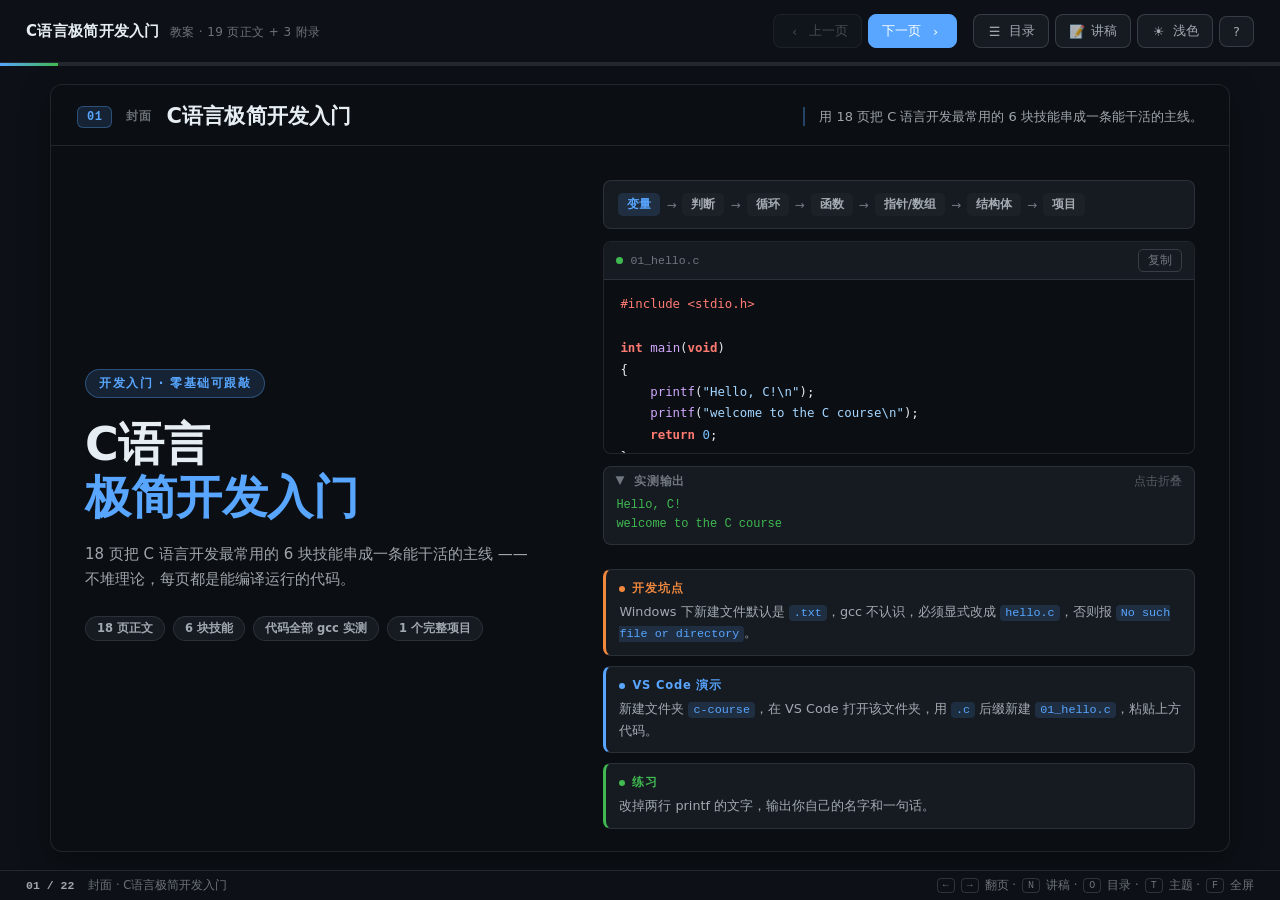
==== index.html @ 25044432 "first commit" ====
<!DOCTYPE html>
<html lang="zh-CN" data-theme="dark">
<head>
<meta charset="UTF-8">
<meta name="viewport" content="width=device-width, initial-scale=1.0">
<title>C语言极简开发入门 · 教案</title>
<meta name="description" content="面向开发入门者的 C 语言极简开发入门教案：19 页正文 + 3 个附录，代码全部经 gcc 实测可编译运行。">
<link rel="stylesheet" href="assets/css/theme.css">
<link rel="icon" href="data:image/svg+xml,<svg xmlns='http://www.w3.org/2000/svg' viewBox='0 0 100 100'><text y='.9em' font-size='90' fill='%2358A6FF'>C</text></svg>">
</head>
<body>

<!-- 顶栏 -->
<header class="topbar">
  <div class="brand">
    <span>C语言极简开发入门</span>
    <span class="brand-sub">教案 · 19 页正文 + 3 附录</span>
  </div>

  <div class="topbar-spacer"></div>

  <div class="nav-group">
    <button class="btn" id="btnPrev" type="button" title="上一页 (←)">
      <span class="ico">‹</span>上一页
    </button>
    <button class="btn btn-primary" id="btnNext" type="button" title="下一页 (→)">
      下一页<span class="ico">›</span>
    </button>
  </div>

  <div class="nav-group">
    <button class="btn" id="btnOutline" type="button" title="目录总览 (O)">
      <span class="ico">☰</span>目录
    </button>
    <button class="btn" id="btnNotes" type="button" title="讲稿模式 (N / ↓)">
      <span class="ico">📝</span>讲稿
    </button>
    <button class="btn" id="btnTheme" type="button" title="切换主题 (T)">
      <span class="ico">☀</span>浅色
    </button>
    <button class="btn" id="btnHelp" type="button" title="快捷键 (?)">?</button>
  </div>
</header>

<!-- 进度条 -->
<div class="progress-wrap" id="progressWrap" title="点击跳页">
  <div class="progress-bar" id="progressBar"></div>
</div>

<!-- 舞台 -->
<main class="stage" id="stage"></main>

<!-- 状态栏 -->
<footer class="statusbar">
  <span class="counter" id="counter">01 / 22</span>
  <span id="statusTitle"></span>
  <span class="spacer"></span>
  <span class="hint"><kbd>←</kbd><kbd>→</kbd> 翻页 · <kbd>N</kbd> 讲稿 · <kbd>O</kbd> 目录 · <kbd>T</kbd> 主题 · <kbd>F</kbd> 全屏</span>
</footer>

<!-- 目录总览 -->
<div class="overlay" id="overlay">
  <div class="overlay-head">
    <h2>目录总览</h2>
    <span style="font-size:12px;color:rgba(230,237,243,.5)">点击任意卡片跳转</span>
    <span class="spacer"></span>
    <button class="btn" id="overlayClose" type="button">关闭 (Esc)</button>
  </div>
  <div class="thumbs" id="thumbs"></div>
</div>

<!-- 帮助面板 -->
<div class="help-panel" id="helpPanel">
  <h3>快捷键</h3>
  <div class="help-row"><span>下一页</span><span><kbd>→</kbd> <kbd>空格</kbd> <kbd>PgDn</kbd></span></div>
  <div class="help-row"><span>上一页</span><span><kbd>←</kbd> <kbd>PgUp</kbd></span></div>
  <div class="help-row"><span>首页 / 末页</span><span><kbd>Home</kbd> <kbd>End</kbd></span></div>
  <div class="help-row"><span>讲稿模式</span><span><kbd>N</kbd> <kbd>↓</kbd></span></div>
  <div class="help-row"><span>目录总览</span><span><kbd>O</kbd></span></div>
  <div class="help-row"><span>深/浅主题</span><span><kbd>T</kbd></span></div>
  <div class="help-row"><span>全屏</span><span><kbd>F</kbd></span></div>
  <div class="help-row"><span>关闭浮层</span><span><kbd>Esc</kbd></span></div>
</div>

<!-- 讲稿面板 -->
<div class="notes" id="notes">
  <div class="notes-head">
    <span class="n-label">讲稿</span>
    <span class="n-title" id="notesTitle"></span>
  </div>
  <div class="notes-body" id="notesBody"></div>
</div>

<script src="assets/js/content.js"></script>
<script src="assets/js/app.js"></script>
</body>
</html>
---- assets/css/theme.css ----
/* ============================================================
   《C语言极简开发入门》教案 Web 版 — 主题样式
   设计令牌沿用 ppt/DESIGN.md 的暗色工程感，另提供浅色投影方案
   ============================================================ */

:root {
  --bg: #0D1117;
  --bg-soft: #0B0F14;
  --panel: #161B22;
  --panel-2: #1C2128;
  --code-bg: #0B0F14;
  --accent: #58A6FF;
  --accent-soft: rgba(88, 166, 255, .14);
  --accent-line: rgba(88, 166, 255, .34);
  --text: #E6EDF3;
  --text-2: rgba(230, 237, 243, .68);
  --text-3: rgba(230, 237, 243, .44);
  --line: rgba(230, 237, 243, .10);
  --line-2: rgba(230, 237, 243, .16);
  --warn: #F0883E;
  --warn-soft: rgba(240, 136, 62, .12);
  --ok: #3FB950;
  --ok-soft: rgba(63, 185, 80, .12);
  --shadow: 0 10px 30px rgba(0, 0, 0, .38);
  --radius: 12px;
  --radius-sm: 8px;
  --font-ui: system-ui, -apple-system, "Segoe UI", "Microsoft YaHei", "PingFang SC", sans-serif;
  --font-code: Consolas, "JetBrains Mono", "SF Mono", Menlo, "Courier New", monospace;
  --slide-w: 1180px;
}

html[data-theme="light"] {
  --bg: #F6F8FA;
  --bg-soft: #FFFFFF;
  --panel: #FFFFFF;
  --panel-2: #F0F3F6;
  --code-bg: #F0F3F6;
  --accent: #0969DA;
  --accent-soft: rgba(9, 105, 218, .10);
  --accent-line: rgba(9, 105, 218, .30);
  --text: #1F2328;
  --text-2: #59636E;
  --text-3: #818B98;
  --line: rgba(31, 35, 40, .12);
  --line-2: rgba(31, 35, 40, .20);
  --warn: #BC4C00;
  --warn-soft: rgba(188, 76, 0, .10);
  --ok: #1A7F37;
  --ok-soft: rgba(26, 127, 55, .10);
  --shadow: 0 2px 10px rgba(31, 35, 40, .09);
}

* { box-sizing: border-box; }

html, body {
  margin: 0;
  padding: 0;
  height: 100%;
  background: var(--bg);
  color: var(--text);
  font-family: var(--font-ui);
  -webkit-font-smoothing: antialiased;
}

body {
  display: flex;
  flex-direction: column;
  overflow: hidden;
}

/* ---------------- 顶栏 ---------------- */

.topbar {
  flex: none;
  display: flex;
  align-items: center;
  gap: 16px;
  padding: 14px 26px;
  border-bottom: 1px solid var(--line);
  background: var(--bg);
  position: relative;
  z-index: 20;
}

.brand {
  display: flex;
  align-items: baseline;
  gap: 10px;
  font-weight: 700;
  font-size: 15px;
  letter-spacing: .3px;
  white-space: nowrap;
}

.brand .brand-sub {
  font-size: 12px;
  font-weight: 500;
  color: var(--text-3);
  letter-spacing: .4px;
}

.topbar-spacer { flex: 1; }

.nav-group {
  display: flex;
  align-items: center;
  gap: 6px;
}

.btn {
  appearance: none;
  border: 1px solid var(--line-2);
  background: var(--panel);
  color: var(--text-2);
  border-radius: var(--radius-sm);
  padding: 7px 13px;
  font-family: var(--font-ui);
  font-size: 13px;
  font-weight: 500;
  cursor: pointer;
  display: inline-flex;
  align-items: center;
  gap: 7px;
  transition: background .16s, color .16s, border-color .16s, transform .1s;
  white-space: nowrap;
}

.btn:hover { background: var(--panel-2); color: var(--text); border-color: var(--accent-line); }
.btn:active { transform: translateY(1px); }
.btn:disabled { opacity: .38; cursor: not-allowed; }
.btn:focus-visible { outline: 2px solid var(--accent); outline-offset: 2px; }

.btn-primary {
  background: var(--accent);
  border-color: var(--accent);
  color: #fff;
}
html[data-theme="light"] .btn-primary { color: #fff; }
.btn-primary:hover { background: var(--accent); filter: brightness(1.1); color: #fff; }

.btn .ico { width: 15px; height: 15px; display: inline-block; }
.btn kbd {
  font-family: var(--font-code);
  font-size: 10.5px;
  padding: 1px 5px;
  border: 1px solid var(--line-2);
  border-radius: 4px;
  color: var(--text-3);
  background: var(--bg-soft);
}

/* 进度条 */
.progress-wrap {
  flex: none;
  height: 3px;
  background: var(--line);
  position: relative;
  z-index: 20;
}
.progress-bar {
  height: 100%;
  width: 0;
  background: linear-gradient(90deg, var(--accent), #3FB950);
  transition: width .28s cubic-bezier(.4, 0, .2, 1);
}

/* ---------------- 舞台 ---------------- */

.stage {
  flex: 1;
  min-height: 0;
  overflow: hidden;
  position: relative;
  display: flex;
  align-items: center;
  justify-content: center;
  padding: 18px;
}

.slide {
  width: var(--slide-w);
  height: 100%;
  max-height: 100%;
  display: none;
  flex-direction: column;
  background: var(--bg-soft);
  border: 1px solid var(--line);
  border-radius: var(--radius);
  box-shadow: var(--shadow);
  overflow: hidden;
  animation: slideIn .3s cubic-bezier(.4, 0, .2, 1);
}

.slide.active { display: flex; }

@keyframes slideIn {
  from { opacity: 0; transform: translateY(10px); }
  to { opacity: 1; transform: none; }
}

/* --- 页头 --- */
.slide-head {
  flex: none;
  display: flex;
  align-items: center;
  gap: 14px;
  padding: 18px 26px 15px;
  border-bottom: 1px solid var(--line);
}

.page-no {
  flex: none;
  font-family: var(--font-code);
  font-size: 12px;
  font-weight: 700;
  color: var(--accent);
  background: var(--accent-soft);
  border: 1px solid var(--accent-line);
  border-radius: 6px;
  padding: 3px 9px;
  letter-spacing: .5px;
}

.tag {
  flex: none;
  font-size: 12px;
  font-weight: 600;
  color: var(--text-3);
  letter-spacing: 1px;
}

.slide-title {
  flex: 1;
  margin: 0;
  font-size: 21px;
  font-weight: 700;
  letter-spacing: .2px;
  line-height: 1.3;
  min-width: 0;
}

.goal {
  flex: none;
  max-width: 46%;
  font-size: 13px;
  line-height: 1.5;
  color: var(--text-2);
  text-align: right;
  border-left: 2px solid var(--accent-line);
  padding-left: 14px;
}

/* --- 页体 --- */
.slide-body {
  flex: 1;
  min-height: 0;
  display: flex;
  gap: 20px;
  padding: 20px 26px;
}

.col-left {
  width: 372px;
  flex: none;
  display: flex;
  flex-direction: column;
  gap: 14px;
  min-height: 0;
}

.col-right {
  flex: 1;
  min-width: 0;
  display: flex;
  flex-direction: column;
  gap: 12px;
  min-height: 0;
}

.block-label {
  display: flex;
  align-items: center;
  gap: 7px;
  font-size: 11.5px;
  font-weight: 700;
  letter-spacing: 1.2px;
  color: var(--text-3);
  margin-bottom: 9px;
}

.block-label::before {
  content: '';
  width: 3px;
  height: 12px;
  border-radius: 2px;
  background: var(--accent);
}

/* 要点 */
.points-block {
  flex: 1 1 auto;
  min-height: 0;
  overflow-y: auto;
}

.points {
  list-style: none;
  margin: 0;
  padding: 0;
  display: flex;
  flex-direction: column;
  gap: 9px;
}

.points li {
  position: relative;
  padding-left: 20px;
  font-size: 13.5px;
  line-height: 1.58;
  color: var(--text-2);
}

.points li::before {
  content: '';
  position: absolute;
  left: 3px;
  top: 8px;
  width: 5px;
  height: 5px;
  border-radius: 50%;
  background: var(--accent);
}

.points li code, .card p code, .slide-note code {
  font-family: var(--font-code);
  font-size: .92em;
  background: var(--accent-soft);
  color: var(--accent);
  padding: 1px 5px;
  border-radius: 4px;
  word-break: break-word;
}

/* 三卡：坑点 / VS Code / 练习 */
.cards {
  display: flex;
  flex-direction: column;
  gap: 10px;
  margin-top: auto;
  padding-top: 12px;
}

.card {
  border: 1px solid var(--line);
  border-radius: var(--radius-sm);
  background: var(--panel);
  padding: 11px 13px;
}

.card-head {
  display: flex;
  align-items: center;
  gap: 7px;
  font-size: 11.5px;
  font-weight: 700;
  letter-spacing: .8px;
  margin-bottom: 6px;
}

.card-head .dot {
  width: 6px;
  height: 6px;
  border-radius: 50%;
  flex: none;
}

.card p {
  margin: 0;
  font-size: 12.8px;
  line-height: 1.62;
  color: var(--text-2);
}

.card-warn { border-left: 3px solid var(--warn); }
.card-warn .dot { background: var(--warn); }
.card-warn .card-head { color: var(--warn); }

.card-vscode { border-left: 3px solid var(--accent); }
.card-vscode .dot { background: var(--accent); }
.card-vscode .card-head { color: var(--accent); }

.card-exercise { border-left: 3px solid var(--ok); }
.card-exercise .dot { background: var(--ok); }
.card-exercise .card-head { color: var(--ok); }

/* 代码区 */
.code-wrap {
  flex: 1 1 auto;
  min-height: 0;
  display: flex;
  flex-direction: column;
  border: 1px solid var(--line);
  border-radius: var(--radius-sm);
  background: var(--code-bg);
  overflow: hidden;
}

.code-bar {
  flex: none;
  display: flex;
  align-items: center;
  gap: 10px;
  padding: 7px 12px;
  border-bottom: 1px solid var(--line);
  background: var(--panel);
}

.code-file {
  font-family: var(--font-code);
  font-size: 11.5px;
  color: var(--text-3);
  display: flex;
  align-items: center;
  gap: 7px;
}

.code-file .lamp {
  width: 7px;
  height: 7px;
  border-radius: 50%;
  background: var(--ok);
  flex: none;
}

.code-actions { margin-left: auto; display: flex; gap: 6px; }

.mini-btn {
  appearance: none;
  border: 1px solid var(--line-2);
  background: transparent;
  color: var(--text-3);
  font-family: var(--font-ui);
  font-size: 11.5px;
  padding: 3px 9px;
  border-radius: 5px;
  cursor: pointer;
  transition: color .15s, border-color .15s, background .15s;
}

.mini-btn:hover { color: var(--text); border-color: var(--accent-line); background: var(--accent-soft); }
.mini-btn.done { color: var(--ok); border-color: var(--ok); }

.code-scroll {
  flex: 1;
  min-height: 0;
  overflow: auto;
  padding: 14px 16px;
}

.code-scroll pre {
  margin: 0;
  font-family: var(--font-code);
  font-size: 12.4px;
  line-height: 1.68;
  color: var(--text);
  white-space: pre;
  tab-size: 4;
}

.code-scroll::-webkit-scrollbar { width: 9px; height: 9px; }
.code-scroll::-webkit-scrollbar-track { background: transparent; }
.code-scroll::-webkit-scrollbar-thumb {
  background: var(--line-2);
  border-radius: 5px;
}
.code-scroll::-webkit-scrollbar-thumb:hover { background: var(--accent-line); }

.code-more {
  flex: none;
  padding: 4px 12px;
  border-top: 1px solid var(--line);
  background: var(--panel);
  font-size: 10.5px;
  color: var(--text-3);
  letter-spacing: .3px;
}

.code-note {
  font-size: 10.5px;
  color: var(--text-3);
  letter-spacing: .3px;
  margin-right: 2px;
}

/* 双栏代码（附录长代码） */
.code-2col {
  display: flex;
  gap: 18px;
  height: 100%;
}

.code-2col > pre {
  flex: 1;
  min-width: 0;
  margin: 0;
  font-family: var(--font-code);
  font-size: 11.2px;
  line-height: 1.6;
  color: var(--text);
  white-space: pre;
  tab-size: 4;
  border-left: 1px solid var(--line);
  padding-left: 16px;
}

.code-2col > pre:first-child {
  border-left: 0;
  padding-left: 0;
}

.code-2col .ln {
  display: inline-block;
  width: 30px;
  color: var(--text-3);
  opacity: .55;
  user-select: none;
}

/* 语法高亮 */
.tk-kw   { color: #FF7B72; font-weight: 600; }
.tk-typ  { color: #79C0FF; }
.tk-str  { color: #A5D6FF; }
.tk-num  { color: #79C0FF; }
.tk-cmt  { color: #8B949E; font-style: italic; }
.tk-fn   { color: #D2A8FF; }
.tk-pp   { color: #FF7B72; }
html[data-theme="light"] .tk-kw  { color: #CF222E; }
html[data-theme="light"] .tk-typ { color: #0550AE; }
html[data-theme="light"] .tk-str { color: #0A3069; }
html[data-theme="light"] .tk-num { color: #0550AE; }
html[data-theme="light"] .tk-cmt { color: #6E7781; }
html[data-theme="light"] .tk-fn  { color: #8250DF; }
html[data-theme="light"] .tk-pp  { color: #CF222E; }

/* 实测输出 */
.out-block {
  flex: 0 0 auto;
  border: 1px solid var(--line);
  border-radius: var(--radius-sm);
  background: var(--panel);
  overflow: hidden;
}

.out-head {
  width: 100%;
  appearance: none;
  border: 0;
  background: transparent;
  color: var(--text-3);
  font-family: var(--font-ui);
  font-size: 11.5px;
  font-weight: 700;
  letter-spacing: .8px;
  padding: 7px 12px;
  display: flex;
  align-items: center;
  gap: 8px;
  cursor: pointer;
  text-align: left;
}

.out-head:hover { color: var(--text-2); }
.out-head .chev { transition: transform .2s; display: inline-block; }
.out-block.open .out-head .chev { transform: rotate(90deg); }
.out-head .out-hint { margin-left: auto; font-weight: 500; letter-spacing: 0; opacity: .7; }

.out-body {
  display: none;
  padding: 0 12px 10px;
}

.out-block.open .out-body { display: block; }

.out-body pre {
  margin: 0;
  font-family: var(--font-code);
  font-size: 12px;
  line-height: 1.6;
  color: var(--ok);
  white-space: pre-wrap;
  word-break: break-word;
  max-height: 150px;
  overflow-y: auto;
}

.out-body .out-note {
  font-size: 11px;
  color: var(--text-3);
  margin-top: 6px;
}

/* ---------------- 封面页 ---------------- */

.slide-cover {
  flex-direction: column;
  padding: 0;
}

.cover-main {
  flex: 1;
  min-height: 0;
  display: flex;
  gap: 30px;
  padding: 34px 34px 22px;
}

.cover-left {
  width: 44%;
  flex: none;
  display: flex;
  flex-direction: column;
  justify-content: center;
}

.cover-badge {
  display: inline-flex;
  align-items: center;
  gap: 8px;
  align-self: flex-start;
  font-size: 12px;
  font-weight: 700;
  letter-spacing: 1.5px;
  color: var(--accent);
  background: var(--accent-soft);
  border: 1px solid var(--accent-line);
  border-radius: 999px;
  padding: 5px 13px;
  margin-bottom: 20px;
}

.cover-title {
  margin: 0;
  font-size: 46px;
  font-weight: 800;
  line-height: 1.16;
  letter-spacing: -.5px;
}

.cover-title em {
  font-style: normal;
  color: var(--accent);
}

.cover-goal {
  margin: 18px 0 0;
  font-size: 15px;
  line-height: 1.65;
  color: var(--text-2);
  max-width: 92%;
}

.cover-meta {
  display: flex;
  flex-wrap: wrap;
  gap: 8px;
  margin-top: 24px;
}

.chip {
  font-size: 11.5px;
  font-weight: 600;
  color: var(--text-2);
  background: var(--panel);
  border: 1px solid var(--line);
  border-radius: 999px;
  padding: 4px 11px;
}

.cover-right {
  flex: 1;
  min-width: 0;
  display: flex;
  flex-direction: column;
  gap: 12px;
}

.cover-flow {
  display: flex;
  flex-wrap: wrap;
  align-items: center;
  gap: 6px;
  padding: 12px 14px;
  border: 1px solid var(--line);
  border-radius: var(--radius-sm);
  background: var(--panel);
}

.flow-node {
  font-size: 12px;
  font-weight: 600;
  color: var(--text-2);
  padding: 3px 9px;
  border-radius: 5px;
  background: var(--panel-2);
}

.flow-node.on { color: var(--accent); background: var(--accent-soft); }

.flow-arrow {
  color: var(--text-3);
  font-size: 12px;
  line-height: 1;
}

/* ---------------- 路线图页 ---------------- */

.roadmap-wrap {
  flex: 1;
  min-height: 0;
  display: flex;
  flex-direction: column;
  gap: 14px;
  padding: 22px 26px;
}

.road-chain {
  display: flex;
  align-items: stretch;
  gap: 0;
  flex-wrap: wrap;
}

.road-step {
  flex: 1;
  min-width: 0;
  position: relative;
  padding: 14px 12px 13px;
  border: 1px solid var(--line);
  background: var(--panel);
}

.road-step:first-child { border-radius: var(--radius-sm) 0 0 var(--radius-sm); }
.road-step:last-child { border-radius: 0 var(--radius-sm) var(--radius-sm) 0; }
.road-step + .road-step { border-left: 0; }
.road-step.hot { background: var(--accent-soft); border-color: var(--accent-line); }

.road-step .rs-no {
  font-family: var(--font-code);
  font-size: 10.5px;
  font-weight: 700;
  color: var(--text-3);
  margin-bottom: 5px;
}

.road-step.hot .rs-no { color: var(--accent); }

.road-step .rs-name {
  font-size: 14px;
  font-weight: 700;
  color: var(--text);
  margin-bottom: 5px;
  line-height: 1.3;
}

.road-step .rs-desc {
  font-size: 11.5px;
  line-height: 1.5;
  color: var(--text-3);
}

.road-bottom {
  flex: 1;
  min-height: 0;
  display: flex;
  gap: 18px;
}

.road-bottom .col-left { width: 420px; }

/* ---------------- 总结页 ---------------- */

.sum-wrap {
  flex: 1;
  min-height: 0;
  display: flex;
  gap: 20px;
  padding: 20px 26px;
}

.sum-left {
  flex: 1;
  min-width: 0;
  display: flex;
  flex-direction: column;
  gap: 12px;
}

.sum-right {
  width: 392px;
  flex: none;
  display: flex;
  flex-direction: column;
  gap: 12px;
  min-height: 0;
}

.sum-hero {
  display: flex;
  align-items: baseline;
  gap: 14px;
  padding: 16px 18px;
  border: 1px solid var(--accent-line);
  border-radius: var(--radius-sm);
  background: var(--accent-soft);
}

.sum-hero .big {
  font-family: var(--font-code);
  font-size: 46px;
  font-weight: 800;
  color: var(--accent);
  line-height: 1;
}

.sum-hero .txt {
  font-size: 14px;
  line-height: 1.55;
  color: var(--text-2);
}

.skip-list {
  list-style: none;
  margin: 0;
  padding: 0;
  display: flex;
  flex-wrap: wrap;
  gap: 7px;
}

.skip-list li {
  font-size: 12px;
  font-weight: 600;
  color: var(--text-3);
  background: var(--panel-2);
  border: 1px dashed var(--line-2);
  border-radius: 6px;
  padding: 5px 10px;
}

/* ---------------- 附录页 ---------------- */

.apx-wrap {
  flex: 1;
  min-height: 0;
  display: flex;
  flex-direction: column;
  gap: 14px;
  padding: 20px 26px;
}

.apx-grid {
  flex: 1;
  min-height: 0;
  display: flex;
  gap: 18px;
}

.apx-main {
  flex: 1;
  min-width: 0;
  display: flex;
  flex-direction: column;
  gap: 10px;
  min-height: 0;
}

.apx-side {
  width: 372px;
  flex: none;
  display: flex;
  flex-direction: column;
  gap: 10px;
  min-height: 0;
}

.compile-line {
  display: flex;
  align-items: center;
  gap: 9px;
  padding: 8px 12px;
  border: 1px solid var(--line);
  border-radius: var(--radius-sm);
  background: var(--panel);
  font-family: var(--font-code);
  font-size: 11.8px;
  color: var(--text-2);
  overflow-x: auto;
  white-space: nowrap;
}

.compile-line .lbl {
  font-family: var(--font-ui);
  font-size: 11px;
  font-weight: 700;
  letter-spacing: .8px;
  color: var(--ok);
  flex: none;
}

/* VS Code 六步 */
.vs-steps {
  flex: 1;
  min-height: 0;
  display: grid;
  grid-template-columns: 1fr 1fr;
  gap: 11px;
  align-content: start;
}

.vs-step {
  border: 1px solid var(--line);
  border-radius: var(--radius-sm);
  background: var(--panel);
  padding: 12px 14px;
  display: flex;
  flex-direction: column;
  gap: 7px;
}

.vs-step .vs-head {
  display: flex;
  align-items: center;
  gap: 9px;
}

.vs-step .vs-no {
  flex: none;
  width: 24px;
  height: 24px;
  border-radius: 6px;
  background: var(--accent);
  color: #fff;
  font-family: var(--font-code);
  font-size: 12px;
  font-weight: 700;
  display: flex;
  align-items: center;
  justify-content: center;
}

.vs-step .vs-name {
  font-size: 13.5px;
  font-weight: 700;
  color: var(--text);
}

.vs-step p {
  margin: 0;
  font-size: 12.2px;
  line-height: 1.62;
  color: var(--text-2);
}

.vs-step .vs-check {
  font-size: 11.5px;
  line-height: 1.55;
  color: var(--ok);
  border-left: 2px solid var(--ok);
  padding-left: 9px;
}

.vs-step code {
  font-family: var(--font-code);
  font-size: .92em;
  background: var(--accent-soft);
  color: var(--accent);
  padding: 1px 5px;
  border-radius: 4px;
}

/* ---------------- 环境搭建页 ---------------- */

.env-wrap {
  flex: 1;
  min-height: 0;
  display: flex;
  gap: 18px;
  padding: 18px 26px;
}

.env-steps {
  flex: 1;
  min-width: 0;
  display: grid;
  grid-template-columns: 1fr 1fr;
  gap: 11px;
  align-content: start;
}

.env-step {
  border: 1px solid var(--line);
  border-radius: var(--radius-sm);
  background: var(--panel);
  padding: 11px 13px;
  display: flex;
  flex-direction: column;
  gap: 6px;
}

.env-head {
  display: flex;
  align-items: center;
  gap: 9px;
}

.env-no {
  flex: none;
  width: 23px;
  height: 23px;
  border-radius: 6px;
  background: var(--accent);
  color: #fff;
  font-family: var(--font-code);
  font-size: 12px;
  font-weight: 700;
  display: flex;
  align-items: center;
  justify-content: center;
}

.env-name {
  font-size: 13.5px;
  font-weight: 700;
  color: var(--text);
}

.env-step p {
  margin: 0;
  font-size: 12.2px;
  line-height: 1.6;
  color: var(--text-2);
}

.env-step .env-check {
  font-size: 11.3px;
  line-height: 1.52;
  color: var(--ok);
  border-left: 2px solid var(--ok);
  padding-left: 9px;
}

.env-step code {
  font-family: var(--font-code);
  font-size: .92em;
  background: var(--accent-soft);
  color: var(--accent);
  padding: 1px 5px;
  border-radius: 4px;
  word-break: break-all;
}

.env-side {
  width: 400px;
  flex: none;
  display: flex;
  flex-direction: column;
  gap: 11px;
  min-height: 0;
}

/* 环境页要点：紧凑排版，5 条挤在右栏顶部 */
.env-points {
  flex: none;
}

.env-points .block-label { margin-bottom: 7px; }
.env-points .points { gap: 5px; }
.env-points .points li {
  font-size: 12.2px;
  line-height: 1.5;
  padding-left: 17px;
}
.env-points .points li::before { top: 6px; width: 4px; height: 4px; }

.env-code {
  flex: 1 1 auto;
  min-height: 120px;
  display: flex;
  flex-direction: column;
}

.env-code .code-wrap { flex: 1; }

.env-side .cards { margin-top: 0; padding-top: 0; gap: 8px; }
.env-side .card { padding: 9px 11px; }
.env-side .card p { font-size: 12.2px; line-height: 1.55; }

/* ---------------- 目录总览 ---------------- */

.overlay {
  position: fixed;
  inset: 0;
  background: rgba(0, 0, 0, .72);
  backdrop-filter: blur(4px);
  z-index: 100;
  display: none;
  flex-direction: column;
  padding: 26px 30px;
}

.overlay.show { display: flex; }

.overlay-head {
  flex: none;
  display: flex;
  align-items: center;
  gap: 14px;
  margin-bottom: 18px;
  color: #E6EDF3;
}

.overlay-head h2 {
  margin: 0;
  font-size: 18px;
  font-weight: 700;
}

.overlay-head .spacer { flex: 1; }

.thumbs {
  flex: 1;
  min-height: 0;
  overflow-y: auto;
  display: grid;
  grid-template-columns: repeat(auto-fill, minmax(212px, 1fr));
  gap: 13px;
  align-content: start;
  padding-right: 6px;
}

.thumb {
  border: 1px solid rgba(230, 237, 243, .14);
  border-radius: 9px;
  background: #161B22;
  padding: 12px 13px;
  cursor: pointer;
  text-align: left;
  display: flex;
  flex-direction: column;
  gap: 7px;
  min-height: 104px;
  transition: border-color .15s, transform .12s, background .15s;
  font-family: var(--font-ui);
}

.thumb:hover { border-color: #58A6FF; transform: translateY(-2px); background: #1C2128; }
.thumb.current { border-color: #58A6FF; background: rgba(88, 166, 255, .10); }

.thumb .t-no {
  font-family: var(--font-code);
  font-size: 10.5px;
  font-weight: 700;
  color: #58A6FF;
}

.thumb .t-title {
  font-size: 13px;
  font-weight: 700;
  color: #E6EDF3;
  line-height: 1.35;
}

.thumb .t-goal {
  font-size: 11px;
  line-height: 1.5;
  color: rgba(230, 237, 243, .5);
  display: -webkit-box;
  -webkit-line-clamp: 3;
  -webkit-box-orient: vertical;
  overflow: hidden;
}

/* ---------------- 帮助面板 ---------------- */

.help-panel {
  position: fixed;
  right: 22px;
  bottom: 22px;
  width: 320px;
  background: var(--panel);
  border: 1px solid var(--line-2);
  border-radius: var(--radius);
  box-shadow: var(--shadow);
  padding: 16px 18px;
  z-index: 90;
  display: none;
}

.help-panel.show { display: block; }

.help-panel h3 {
  margin: 0 0 11px;
  font-size: 13px;
  font-weight: 700;
  letter-spacing: .6px;
}

.help-row {
  display: flex;
  justify-content: space-between;
  align-items: center;
  gap: 12px;
  padding: 4px 0;
  font-size: 12.5px;
  color: var(--text-2);
  border-bottom: 1px dashed var(--line);
}

.help-row:last-child { border-bottom: 0; }
.help-row kbd {
  font-family: var(--font-code);
  font-size: 11px;
  padding: 2px 7px;
  border: 1px solid var(--line-2);
  border-radius: 5px;
  background: var(--bg-soft);
  color: var(--text);
}

/* ---------------- 讲稿（演讲者模式） ---------------- */

.notes {
  position: fixed;
  left: 0;
  right: 0;
  bottom: 0;
  max-height: 38vh;
  overflow-y: auto;
  background: var(--panel);
  border-top: 1px solid var(--accent-line);
  padding: 16px 26px 20px;
  z-index: 80;
  display: none;
  box-shadow: 0 -8px 26px rgba(0, 0, 0, .30);
}

.notes.show { display: block; }

.notes-head {
  display: flex;
  align-items: center;
  gap: 10px;
  margin-bottom: 9px;
}

.notes-head .n-label {
  font-size: 11px;
  font-weight: 700;
  letter-spacing: 1.4px;
  color: var(--accent);
}

.notes-head .n-title {
  font-size: 14px;
  font-weight: 700;
  color: var(--text);
}

.notes-body {
  font-size: 13.5px;
  line-height: 1.75;
  color: var(--text-2);
  white-space: pre-wrap;
}

.notes-body code {
  font-family: var(--font-code);
  font-size: .92em;
  background: var(--accent-soft);
  color: var(--accent);
  padding: 1px 5px;
  border-radius: 4px;
}

/* 页脚 */
.statusbar {
  flex: none;
  display: flex;
  align-items: center;
  gap: 14px;
  padding: 7px 26px;
  border-top: 1px solid var(--line);
  font-size: 11.5px;
  color: var(--text-3);
  background: var(--bg);
  z-index: 20;
}

.statusbar .spacer { flex: 1; }
.statusbar .counter { font-family: var(--font-code); font-weight: 700; color: var(--text-2); }
.statusbar .hint { display: flex; align-items: center; gap: 6px; }
.statusbar kbd {
  font-family: var(--font-code);
  font-size: 10px;
  padding: 1px 5px;
  border: 1px solid var(--line-2);
  border-radius: 4px;
}

@media print {
  body { overflow: visible; display: block; }
  .topbar, .progress-wrap, .statusbar, .overlay, .help-panel, .notes { display: none !important; }
  .stage { display: block; padding: 0; overflow: visible; }
  .slide {
    display: flex !important;
    width: 100%;
    page-break-after: always;
    break-after: page;
    border: 0;
    border-radius: 0;
    box-shadow: none;
    min-height: 96vh;
  }
}
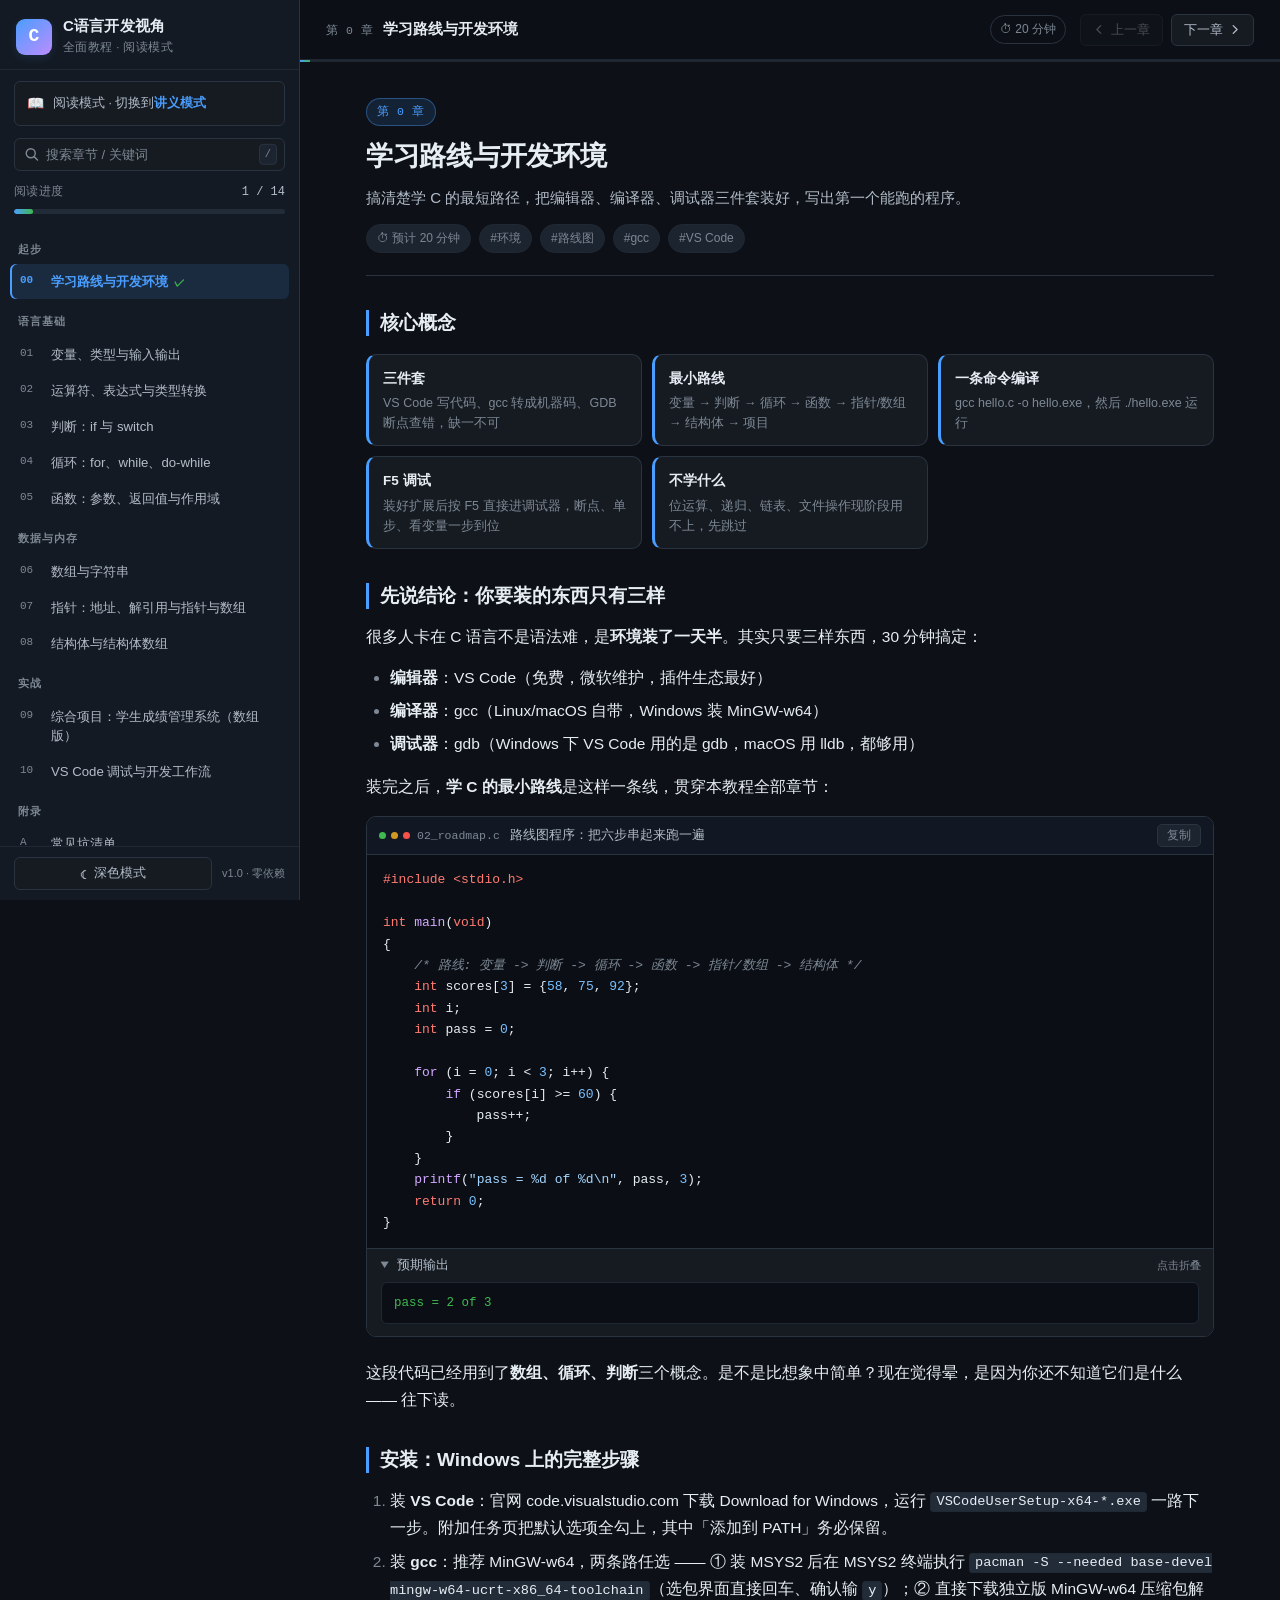
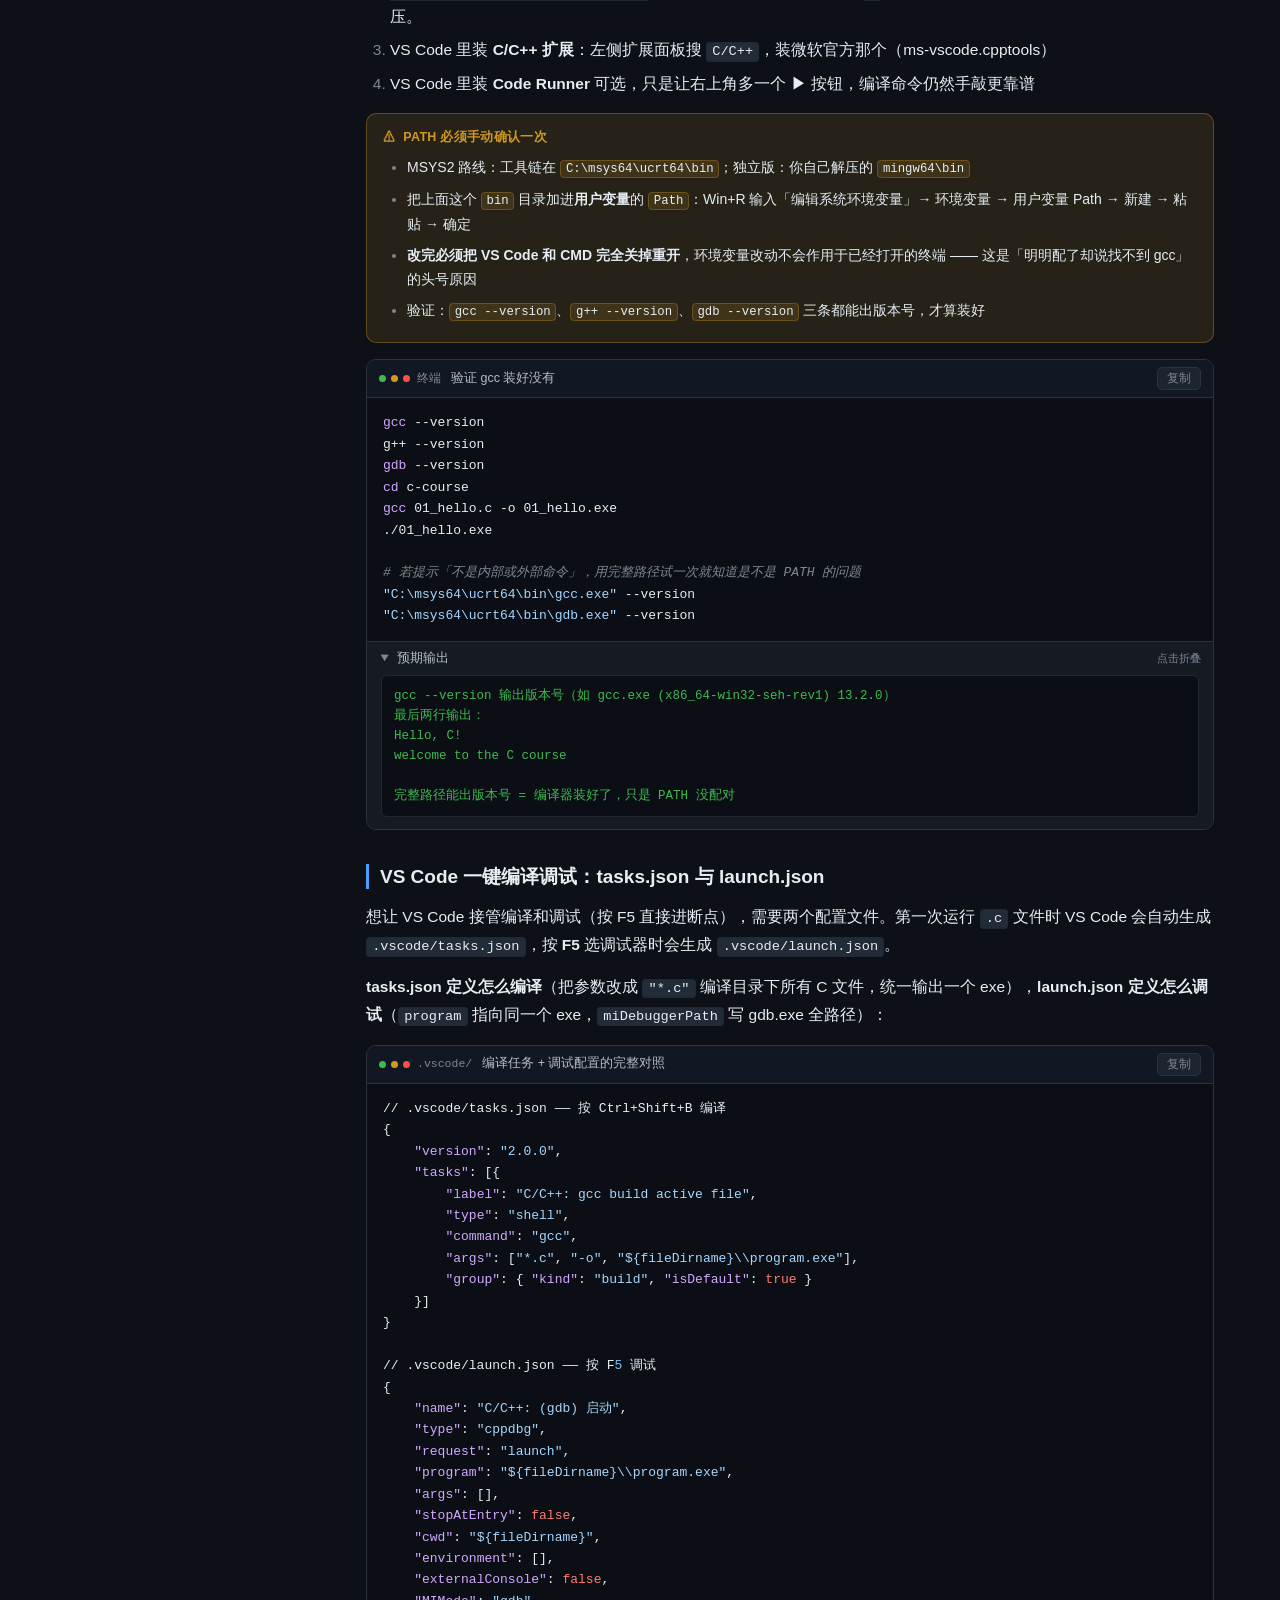
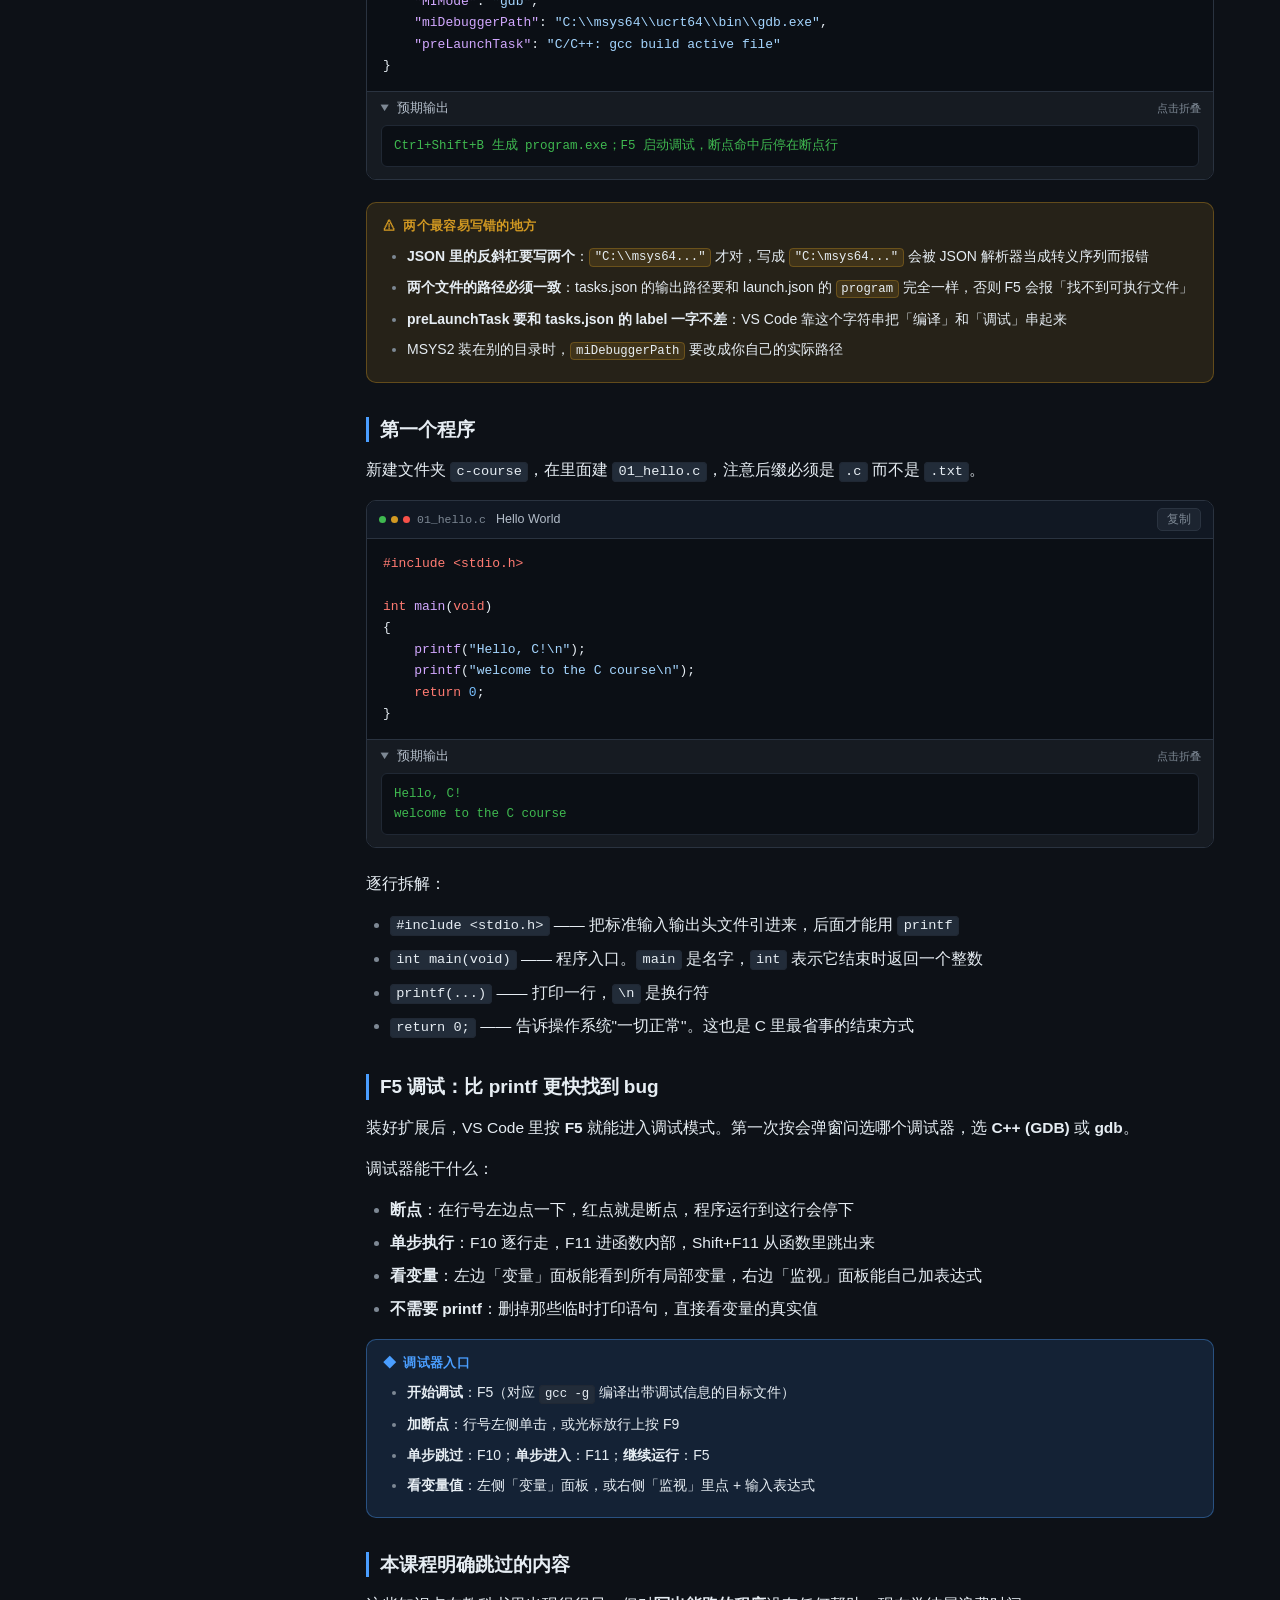
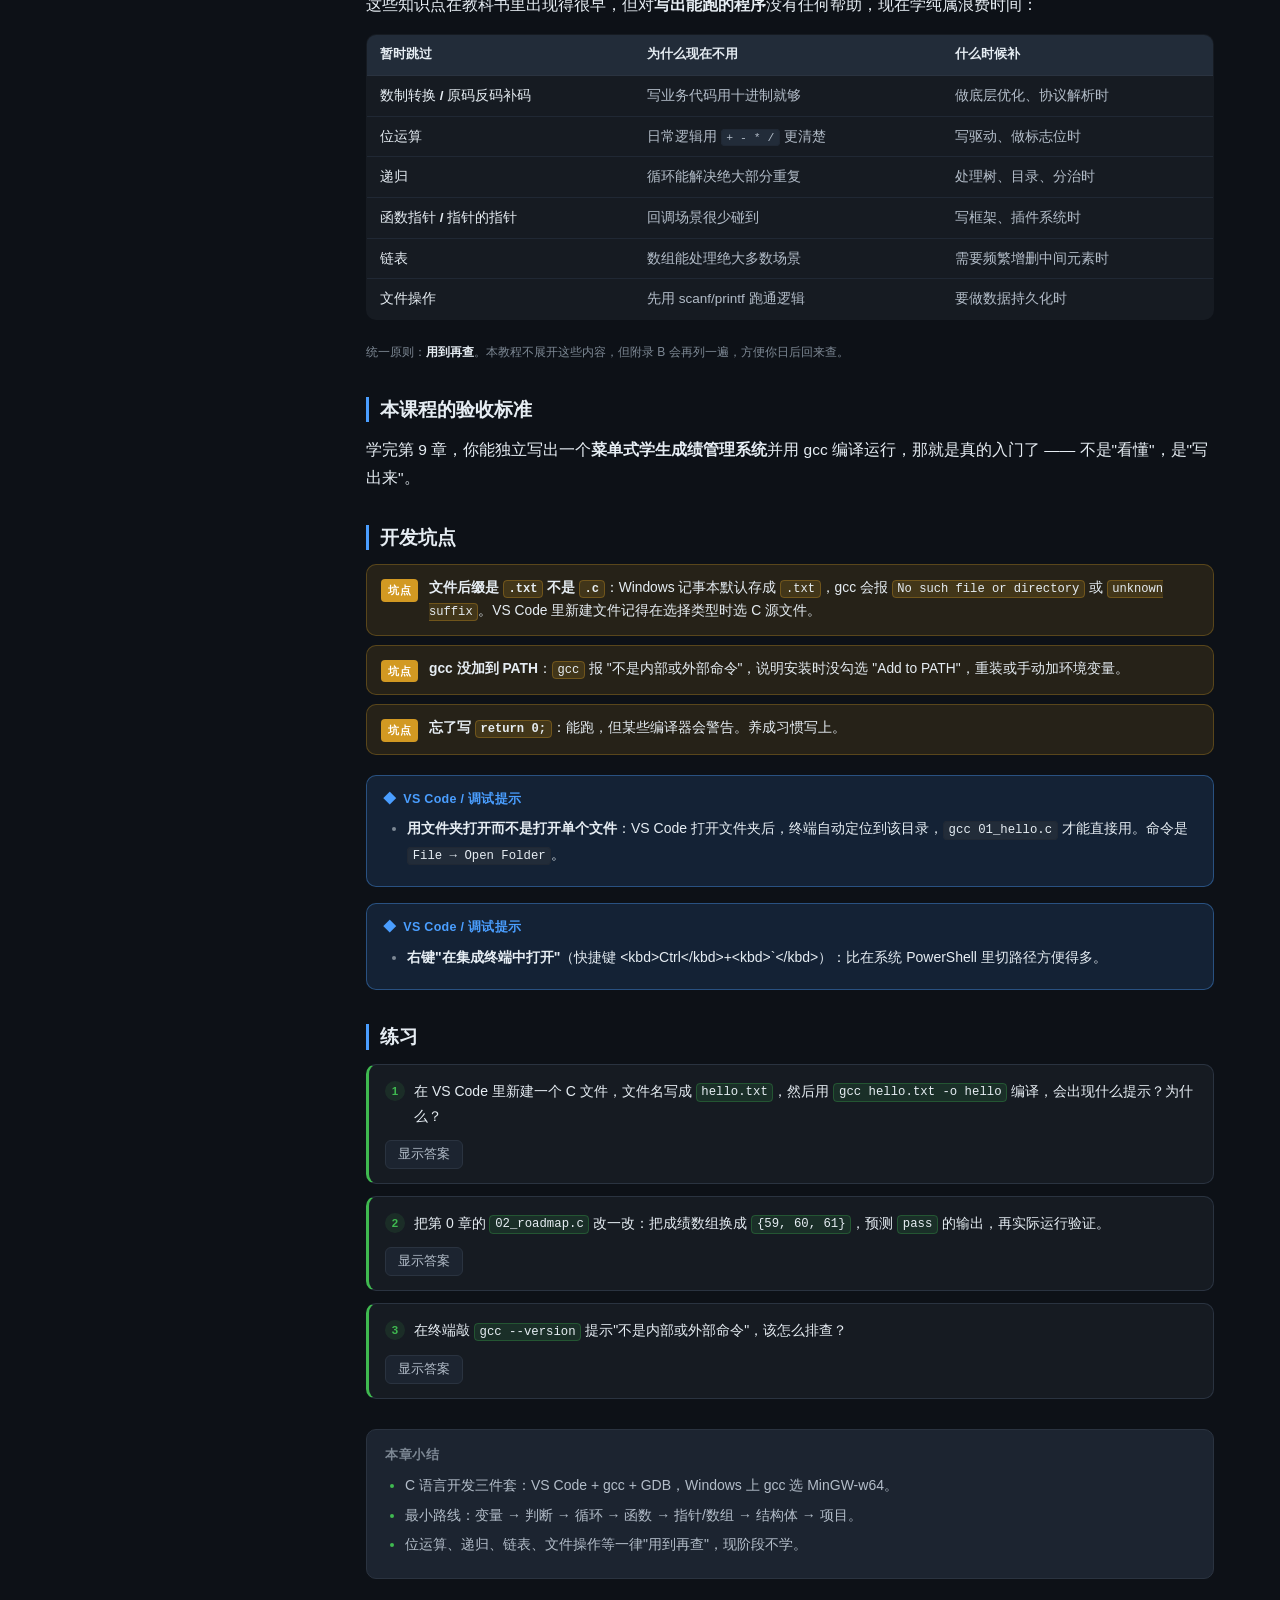
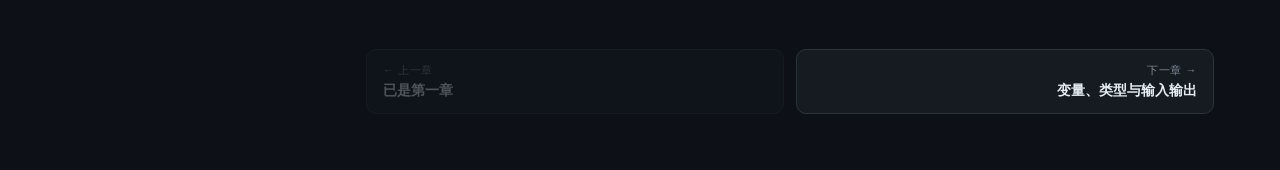
==== commit b752b9d7: "modify content" ====
--- a/index.html
+++ b/index.html
@@ -2,96 +2,99 @@
 <html lang="zh-CN" data-theme="dark">
 <head>
 <meta charset="UTF-8">
-<meta name="viewport" content="width=device-width, initial-scale=1.0">
-<title>C语言极简开发入门 · 教案</title>
-<meta name="description" content="面向开发入门者的 C 语言极简开发入门教案：19 页正文 + 3 个附录，代码全部经 gcc 实测可编译运行。">
-<link rel="stylesheet" href="assets/css/theme.css">
-<link rel="icon" href="data:image/svg+xml,<svg xmlns='http://www.w3.org/2000/svg' viewBox='0 0 100 100'><text y='.9em' font-size='90' fill='%2358A6FF'>C</text></svg>">
+<meta name="viewport" content="width=device-width, initial-scale=1.0, viewport-fit=cover">
+<meta name="description" content="C语言开发视角全面教程 —— 按章节组织的交互式教程网站，实用优先、多代码、多坑点、多调试。">
+<title>C语言开发视角全面教程</title>
+<link rel="stylesheet" href="css/style.css">
 </head>
 <body>
 
-<!-- 顶栏 -->
-<header class="topbar">
-  <div class="brand">
-    <span>C语言极简开发入门</span>
-    <span class="brand-sub">教案 · 19 页正文 + 3 附录</span>
-  </div>
+<!-- ============ 移动端抽屉遮罩 ============ -->
+<div class="scrim" id="scrim" hidden></div>
 
-  <div class="topbar-spacer"></div>
+<div class="layout">
 
-  <div class="nav-group">
-    <button class="btn" id="btnPrev" type="button" title="上一页 (←)">
-      <span class="ico">‹</span>上一页
-    </button>
-    <button class="btn btn-primary" id="btnNext" type="button" title="下一页 (→)">
-      下一页<span class="ico">›</span>
-    </button>
-  </div>
+  <!-- ============ 左侧固定侧边栏 ============ -->
+  <aside class="sidebar" id="sidebar" aria-label="课程目录">
+    <header class="side-head">
+      <div class="brand">
+        <div class="brand-mark">C</div>
+      <div class="brand-text">
+        <h1>C语言开发视角</h1>
+        <p>全面教程 · 阅读模式</p>
+      </div>
+    </div>
+    <button class="icon-btn side-close" id="btnClose" title="关闭目录" aria-label="关闭目录">&times;</button>
+  </header>
 
-  <div class="nav-group">
-    <button class="btn" id="btnOutline" type="button" title="目录总览 (O)">
-      <span class="ico">☰</span>目录
-    </button>
-    <button class="btn" id="btnNotes" type="button" title="讲稿模式 (N / ↓)">
-      <span class="ico">📝</span>讲稿
-    </button>
-    <button class="btn" id="btnTheme" type="button" title="切换主题 (T)">
-      <span class="ico">☀</span>浅色
-    </button>
-    <button class="btn" id="btnHelp" type="button" title="快捷键 (?)">?</button>
-  </div>
-</header>
+  <a class="mode-switch" href="slides.html" title="切换到讲义模式 (一页一屏, 适合投屏授课)">
+    <span class="ms-ico">📖</span>
+    <span class="ms-text">阅读模式 · 切换到<strong>讲义模式</strong></span>
+  </a>
 
-<!-- 进度条 -->
-<div class="progress-wrap" id="progressWrap" title="点击跳页">
-  <div class="progress-bar" id="progressBar"></div>
+    <div class="search-box">
+      <svg class="search-ico" viewBox="0 0 20 20" aria-hidden="true"><circle cx="9" cy="9" r="6"/><line x1="13.5" y1="13.5" x2="18" y2="18"/></svg>
+      <input type="search" id="search" placeholder="搜索章节 / 关键词" autocomplete="off" aria-label="搜索章节">
+      <kbd class="search-kbd">/</kbd>
+    </div>
+
+    <div class="side-progress">
+      <div class="sp-row">
+        <span class="sp-label">阅读进度</span>
+        <span class="sp-count" id="spCount">0 / 14</span>
+      </div>
+      <div class="sp-bar"><div class="sp-fill" id="spFill"></div></div>
+    </div>
+
+    <nav class="chapter-nav" id="chapterNav" aria-label="章节列表"></nav>
+
+    <footer class="side-foot">
+      <button class="theme-btn" id="btnTheme" title="切换暗色 / 亮色">
+        <span class="theme-ico" id="themeIco">☾</span>
+        <span id="themeTxt">深色模式</span>
+      </button>
+      <span class="side-ver">v1.0 · 零依赖</span>
+    </footer>
+  </aside>
+
+  <!-- ============ 右侧主内容区 ============ -->
+  <main class="main" id="main">
+    <div class="topbar">
+      <button class="icon-btn menu-btn" id="btnMenu" title="目录" aria-label="打开目录">
+        <span></span><span></span><span></span>
+      </button>
+      <div class="topbar-meta">
+        <span class="crumb" id="crumb"></span>
+        <span class="topbar-title" id="topTitle"></span>
+      </div>
+      <div class="topbar-time" id="topTime"></div>
+      <div class="topbar-nav">
+        <button class="nav-btn" id="btnPrev" title="上一章 (←)">
+          <svg viewBox="0 0 20 20" aria-hidden="true"><polyline points="12,4 6,10 12,16"/></svg>
+          <span>上一章</span>
+        </button>
+        <button class="nav-btn" id="btnNext" title="下一章 (→)">
+          <span>下一章</span>
+          <svg viewBox="0 0 20 20" aria-hidden="true"><polyline points="8,4 14,10 8,16"/></svg>
+        </button>
+      </div>
+    </div>
+
+    <!-- 阅读进度条（随滚动变化） -->
+    <div class="scroll-progress"><div class="scroll-fill" id="scrollFill"></div></div>
+
+    <article class="content" id="content" tabindex="-1"></article>
+
+    <footer class="page-nav" id="pageNav"></footer>
+  </main>
 </div>
 
-<!-- 舞台 -->
-<main class="stage" id="stage"></main>
+<div class="toast" id="toast" role="status" aria-live="polite"></div>
 
-<!-- 状态栏 -->
-<footer class="statusbar">
-  <span class="counter" id="counter">01 / 22</span>
-  <span id="statusTitle"></span>
-  <span class="spacer"></span>
-  <span class="hint"><kbd>←</kbd><kbd>→</kbd> 翻页 · <kbd>N</kbd> 讲稿 · <kbd>O</kbd> 目录 · <kbd>T</kbd> 主题 · <kbd>F</kbd> 全屏</span>
-</footer>
-
-<!-- 目录总览 -->
-<div class="overlay" id="overlay">
-  <div class="overlay-head">
-    <h2>目录总览</h2>
-    <span style="font-size:12px;color:rgba(230,237,243,.5)">点击任意卡片跳转</span>
-    <span class="spacer"></span>
-    <button class="btn" id="overlayClose" type="button">关闭 (Esc)</button>
-  </div>
-  <div class="thumbs" id="thumbs"></div>
-</div>
-
-<!-- 帮助面板 -->
-<div class="help-panel" id="helpPanel">
-  <h3>快捷键</h3>
-  <div class="help-row"><span>下一页</span><span><kbd>→</kbd> <kbd>空格</kbd> <kbd>PgDn</kbd></span></div>
-  <div class="help-row"><span>上一页</span><span><kbd>←</kbd> <kbd>PgUp</kbd></span></div>
-  <div class="help-row"><span>首页 / 末页</span><span><kbd>Home</kbd> <kbd>End</kbd></span></div>
-  <div class="help-row"><span>讲稿模式</span><span><kbd>N</kbd> <kbd>↓</kbd></span></div>
-  <div class="help-row"><span>目录总览</span><span><kbd>O</kbd></span></div>
-  <div class="help-row"><span>深/浅主题</span><span><kbd>T</kbd></span></div>
-  <div class="help-row"><span>全屏</span><span><kbd>F</kbd></span></div>
-  <div class="help-row"><span>关闭浮层</span><span><kbd>Esc</kbd></span></div>
-</div>
-
-<!-- 讲稿面板 -->
-<div class="notes" id="notes">
-  <div class="notes-head">
-    <span class="n-label">讲稿</span>
-    <span class="n-title" id="notesTitle"></span>
-  </div>
-  <div class="notes-body" id="notesBody"></div>
-</div>
-
-<script src="assets/js/content.js"></script>
-<script src="assets/js/app.js"></script>
+<script src="js/chapters.js"></script>
+<script src="js/exercises.js"></script>
+<script src="js/outputs.js"></script>
+<script src="js/core.js"></script>
+<script src="js/app.js"></script>
 </body>
 </html>
--- a/css/style.css
+++ b/css/style.css
@@ -0,0 +1,658 @@
+/* ============================================================
+   style.css — 《C语言开发视角全面教程》设计系统
+   暗色为默认主题，亮色通过 <html data-theme="light"> 切换
+   ============================================================ */
+
+/* ---------------- 变量 ---------------- */
+
+:root {
+  --sidebar-w: 300px;
+  --topbar-h: 60px;
+  --radius: 10px;
+  --radius-sm: 6px;
+  --font-sans: -apple-system, BlinkMacSystemFont, "Segoe UI", "PingFang SC",
+               "Hiragino Sans GB", "Microsoft YaHei", "Source Han Sans SC", sans-serif;
+  --font-mono: "JetBrains Mono", "Cascadia Code", "SF Mono", Consolas,
+               "Courier New", "Noto Sans Mono CJK SC", monospace;
+  --ease: cubic-bezier(.22, .61, .36, 1);
+}
+
+html[data-theme="dark"] {
+  --bg:            #0d1117;
+  --bg-soft:       #131a23;
+  --surface:       #161b22;
+  --surface-2:     #1c2430;
+  --surface-3:     #222c39;
+  --border:        #2a3340;
+  --border-soft:   #202834;
+  --text:          #e6edf3;
+  --text-2:        #b3bdc9;
+  --text-3:        #7d8894;
+  --accent:        #4a9eff;
+  --accent-soft:   rgba(74, 158, 255, .13);
+  --accent-border: rgba(74, 158, 255, .38);
+  --green:         #3fb950;
+  --green-soft:    rgba(63, 185, 80, .12);
+  --amber:         #d29922;
+  --amber-soft:    rgba(210, 153, 34, .13);
+  --red:           #f85149;
+  --red-soft:      rgba(248, 81, 73, .12);
+  --purple:        #bc8cff;
+  --purple-soft:   rgba(188, 140, 255, .13);
+  --code-bg:       #0b0f15;
+  --code-head:     #111823;
+  --shadow:        0 8px 28px rgba(0, 0, 0, .45);
+  --tk-kw:         #ff7b72;
+  --tk-typ:        #79c0ff;
+  --tk-str:        #a5d6ff;
+  --tk-cmt:        #7d8894;
+  --tk-num:        #79c0ff;
+  --tk-fn:         #d2a8ff;
+  --tk-pp:         #ff7b72;
+}
+
+html[data-theme="light"] {
+  --bg:            #ffffff;
+  --bg-soft:       #f6f8fa;
+  --surface:       #ffffff;
+  --surface-2:     #f6f8fa;
+  --surface-3:     #eef1f5;
+  --border:        #d5dae1;
+  --border-soft:   #e6eaef;
+  --text:          #1f2328;
+  --text-2:        #444c56;
+  --text-3:        #6e7781;
+  --accent:        #0969da;
+  --accent-soft:   rgba(9, 105, 218, .09);
+  --accent-border: rgba(9, 105, 218, .35);
+  --green:         #1a7f37;
+  --green-soft:    rgba(26, 127, 55, .09);
+  --amber:         #9a6700;
+  --amber-soft:    rgba(154, 103, 0, .1);
+  --red:           #cf222e;
+  --red-soft:      rgba(207, 34, 46, .08);
+  --purple:        #8250df;
+  --purple-soft:   rgba(130, 80, 223, .1);
+  --code-bg:       #f6f8fa;
+  --code-head:     #eaeef2;
+  --shadow:        0 8px 28px rgba(31, 35, 40, .14);
+  --tk-kw:         #cf222e;
+  --tk-typ:        #0550ae;
+  --tk-str:        #0a3069;
+  --tk-cmt:        #6e7781;
+  --tk-num:        #0550ae;
+  --tk-fn:         #8250df;
+  --tk-pp:         #cf222e;
+}
+
+/* ---------------- 基础 ---------------- */
+
+*, *::before, *::after { box-sizing: border-box; }
+
+html { scroll-behavior: smooth; }
+
+body {
+  margin: 0;
+  font-family: var(--font-sans);
+  font-size: 15.5px;
+  line-height: 1.75;
+  color: var(--text);
+  background: var(--bg);
+  -webkit-font-smoothing: antialiased;
+  transition: background .22s var(--ease), color .22s var(--ease);
+}
+
+h1, h2, h3, h4 { line-height: 1.35; font-weight: 650; margin: 0; }
+p { margin: 0 0 14px; }
+a { color: var(--accent); text-decoration: none; }
+a:hover { text-decoration: underline; }
+
+code {
+  font-family: var(--font-mono);
+  font-size: .88em;
+  background: var(--surface-3);
+  border: 1px solid var(--border-soft);
+  border-radius: 4px;
+  padding: .1em .38em;
+  word-break: break-word;
+}
+
+::selection { background: var(--accent-soft); color: var(--text); }
+
+::-webkit-scrollbar { width: 10px; height: 10px; }
+::-webkit-scrollbar-track { background: transparent; }
+::-webkit-scrollbar-thumb { background: var(--surface-3); border-radius: 6px; border: 2px solid var(--bg); }
+::-webkit-scrollbar-thumb:hover { background: var(--border); }
+
+/* ---------------- 布局 ---------------- */
+
+.layout { display: flex; min-height: 100vh; }
+
+/* ---------------- 侧边栏 ---------------- */
+
+.sidebar {
+  width: var(--sidebar-w);
+  flex: 0 0 var(--sidebar-w);
+  background: var(--bg-soft);
+  border-right: 1px solid var(--border);
+  display: flex;
+  flex-direction: column;
+  position: fixed;
+  top: 0; left: 0; bottom: 0;
+  z-index: 40;
+  transition: transform .26s var(--ease);
+}
+
+.side-head {
+  display: flex; align-items: center; gap: 10px;
+  padding: 16px 16px 12px;
+  border-bottom: 1px solid var(--border-soft);
+}
+
+.brand { display: flex; align-items: center; gap: 11px; min-width: 0; }
+
+.brand-mark {
+  width: 36px; height: 36px; flex: 0 0 36px;
+  border-radius: 9px;
+  background: linear-gradient(140deg, var(--accent), var(--purple));
+  color: #fff; font-weight: 800; font-size: 18px;
+  display: grid; place-items: center;
+  font-family: var(--font-mono);
+  box-shadow: 0 3px 10px var(--accent-soft);
+}
+
+.brand-text { min-width: 0; }
+.brand-text h1 { font-size: 15px; letter-spacing: .2px; white-space: nowrap; overflow: hidden; text-overflow: ellipsis; }
+.brand-text p { margin: 1px 0 0; font-size: 11.5px; color: var(--text-3); letter-spacing: .4px; }
+
+.icon-btn {
+  background: transparent; border: 1px solid var(--border);
+  color: var(--text-2); border-radius: var(--radius-sm);
+  width: 30px; height: 30px; cursor: pointer;
+  font-size: 18px; line-height: 1; display: grid; place-items: center;
+  transition: .16s var(--ease); flex: 0 0 auto;
+}
+.icon-btn:hover { background: var(--surface-3); color: var(--text); border-color: var(--accent-border); }
+.side-close { display: none; margin-left: auto; }
+
+/* 模式切换 */
+.mode-switch {
+  display: flex; align-items: center; gap: 9px;
+  margin: 11px 14px 0; padding: 9px 12px;
+  background: var(--surface); border: 1px solid var(--border);
+  border-radius: var(--radius-sm); color: var(--text-2);
+  font-size: 12.5px; text-decoration: none; transition: .16s var(--ease);
+}
+.mode-switch:hover { border-color: var(--accent-border); color: var(--accent); background: var(--accent-soft); text-decoration: none; }
+.mode-switch strong { color: var(--accent); font-weight: 650; }
+.ms-ico { font-size: 14px; }
+.ms-text { flex: 1; min-width: 0; }
+
+.search-box {
+  position: relative; margin: 12px 14px 10px;
+}
+.search-ico {
+  position: absolute; left: 10px; top: 50%; transform: translateY(-50%);
+  width: 15px; height: 15px; fill: none; stroke: var(--text-3);
+  stroke-width: 1.9; stroke-linecap: round; pointer-events: none;
+}
+#search {
+  width: 100%; padding: 8px 32px 8px 31px;
+  background: var(--surface); border: 1px solid var(--border);
+  border-radius: var(--radius-sm); color: var(--text);
+  font-size: 13px; font-family: inherit; outline: none;
+  transition: .16s var(--ease);
+}
+#search::placeholder { color: var(--text-3); }
+#search:focus { border-color: var(--accent); box-shadow: 0 0 0 3px var(--accent-soft); }
+.search-kbd {
+  position: absolute; right: 8px; top: 50%; transform: translateY(-50%);
+  font-family: var(--font-mono); font-size: 10.5px; color: var(--text-3);
+  border: 1px solid var(--border); border-radius: 4px; padding: 0 5px;
+  pointer-events: none; background: var(--surface-2);
+}
+
+.side-progress { padding: 0 14px 12px; }
+.sp-row { display: flex; justify-content: space-between; align-items: baseline; margin-bottom: 6px; }
+.sp-label { font-size: 11.5px; color: var(--text-3); letter-spacing: .4px; }
+.sp-count { font-size: 12px; color: var(--text-2); font-family: var(--font-mono); }
+.sp-bar { height: 5px; background: var(--surface-3); border-radius: 99px; overflow: hidden; }
+.sp-fill {
+  height: 100%; width: 0;
+  background: linear-gradient(90deg, var(--accent), var(--green));
+  border-radius: 99px; transition: width .4s var(--ease);
+}
+
+.chapter-nav {
+  flex: 1; overflow-y: auto; overscroll-behavior: contain;
+  padding: 2px 10px 14px;
+}
+
+.nav-group-label {
+  font-size: 10.5px; letter-spacing: 1.1px; color: var(--text-3);
+  text-transform: uppercase; padding: 12px 8px 6px; font-weight: 600;
+}
+
+.chap-item {
+  display: flex; align-items: flex-start; gap: 9px;
+  width: 100%; text-align: left;
+  padding: 8px 10px; margin-bottom: 1px;
+  background: transparent; border: 0; border-radius: var(--radius-sm);
+  color: var(--text-2); font-family: inherit; font-size: 13.2px;
+  cursor: pointer; transition: .14s var(--ease); line-height: 1.45;
+}
+.chap-item:hover { background: var(--surface-2); color: var(--text); }
+.chap-item.active {
+  background: var(--accent-soft); color: var(--accent); font-weight: 600;
+  box-shadow: inset 2px 0 0 var(--accent);
+}
+.chap-no {
+  font-family: var(--font-mono); font-size: 11px; color: var(--text-3);
+  flex: 0 0 auto; padding-top: 1px; min-width: 22px;
+}
+.chap-item.active .chap-no { color: var(--accent); }
+.chap-txt { flex: 1; min-width: 0; }
+.chap-item.read .chap-txt::after {
+  content: "✓"; color: var(--green); margin-left: 6px; font-size: 11px;
+}
+.chap-item.hidden { display: none; }
+.nav-empty { padding: 14px 10px; font-size: 12.5px; color: var(--text-3); }
+
+.side-foot {
+  border-top: 1px solid var(--border-soft);
+  padding: 10px 14px; display: flex; align-items: center; gap: 10px;
+}
+.theme-btn {
+  flex: 1; display: flex; align-items: center; justify-content: center; gap: 7px;
+  padding: 7px 10px; background: var(--surface); border: 1px solid var(--border);
+  border-radius: var(--radius-sm); color: var(--text-2);
+  font-family: inherit; font-size: 12.5px; cursor: pointer; transition: .16s var(--ease);
+}
+.theme-btn:hover { border-color: var(--accent-border); color: var(--text); }
+.theme-ico { font-size: 14px; }
+.side-ver { font-size: 11px; color: var(--text-3); white-space: nowrap; }
+
+/* ---------------- 主区域 ---------------- */
+
+.main {
+  flex: 1; min-width: 0;
+  margin-left: var(--sidebar-w);
+  display: flex; flex-direction: column;
+}
+
+.topbar {
+  position: sticky; top: 0; z-index: 30;
+  height: var(--topbar-h);
+  display: flex; align-items: center; gap: 14px;
+  padding: 0 26px;
+  background: color-mix(in srgb, var(--bg) 88%, transparent);
+  backdrop-filter: blur(12px);
+  border-bottom: 1px solid var(--border-soft);
+}
+.menu-btn { display: none; flex-direction: column; gap: 4px; }
+.menu-btn span { width: 15px; height: 1.8px; background: currentColor; border-radius: 2px; }
+
+.topbar-meta { display: flex; align-items: baseline; gap: 10px; min-width: 0; flex: 1; }
+.crumb {
+  font-size: 11.5px; color: var(--text-3); font-family: var(--font-mono);
+  letter-spacing: .5px; flex: 0 0 auto;
+}
+.topbar-title {
+  font-size: 14.5px; font-weight: 600; color: var(--text);
+  white-space: nowrap; overflow: hidden; text-overflow: ellipsis;
+}
+.topbar-time {
+  font-size: 12px; color: var(--text-3); white-space: nowrap;
+  padding: 3px 9px; border: 1px solid var(--border); border-radius: 99px;
+}
+.topbar-nav { display: flex; gap: 8px; flex: 0 0 auto; }
+
+.nav-btn {
+  display: flex; align-items: center; gap: 5px;
+  padding: 6px 12px; background: var(--surface);
+  border: 1px solid var(--border); border-radius: var(--radius-sm);
+  color: var(--text-2); font-family: inherit; font-size: 13px;
+  cursor: pointer; transition: .16s var(--ease);
+}
+.nav-btn svg { width: 13px; height: 13px; fill: none; stroke: currentColor; stroke-width: 2; stroke-linecap: round; stroke-linejoin: round; }
+.nav-btn:hover:not(:disabled) { border-color: var(--accent-border); color: var(--accent); background: var(--accent-soft); }
+.nav-btn:disabled { opacity: .35; cursor: not-allowed; }
+
+.scroll-progress { height: 2px; background: var(--border-soft); position: sticky; top: var(--topbar-h); z-index: 29; }
+.scroll-fill { height: 100%; width: 0; background: linear-gradient(90deg, var(--accent), var(--green)); transition: width .1s linear; }
+
+/* ---------------- 文章内容 ---------------- */
+
+.content {
+  flex: 1;
+  padding: 34px 46px 40px;
+  max-width: 940px; width: 100%; margin: 0 auto;
+  outline: none;
+}
+
+.ch-head { margin-bottom: 30px; padding-bottom: 22px; border-bottom: 1px solid var(--border); }
+.ch-tag {
+  display: inline-flex; align-items: center; gap: 6px;
+  font-size: 11.5px; font-family: var(--font-mono); letter-spacing: .6px;
+  color: var(--accent); background: var(--accent-soft);
+  border: 1px solid var(--accent-border);
+  padding: 3px 10px; border-radius: 99px; margin-bottom: 12px;
+}
+.ch-head h2 { font-size: 27px; letter-spacing: -.3px; margin-bottom: 10px; }
+.ch-goal {
+  font-size: 15px; color: var(--text-2); margin: 0 0 14px; line-height: 1.7;
+}
+.ch-meta { display: flex; flex-wrap: wrap; gap: 8px; }
+.ch-meta span {
+  font-size: 12px; color: var(--text-3);
+  background: var(--surface-2); border: 1px solid var(--border-soft);
+  padding: 3px 10px; border-radius: 99px;
+}
+
+/* 章节小节 */
+.content h3 {
+  font-size: 19px; margin: 34px 0 14px;
+  padding-left: 11px; border-left: 3px solid var(--accent);
+  scroll-margin-top: 90px;
+}
+.content h4 { font-size: 15.5px; margin: 22px 0 10px; color: var(--text); }
+.content ul, .content ol { margin: 0 0 16px; padding-left: 24px; }
+.content li { margin-bottom: 6px; }
+.content li::marker { color: var(--text-3); }
+.content strong { color: var(--text); font-weight: 650; }
+
+/* 核心概念卡片 */
+.concepts {
+  display: grid; grid-template-columns: repeat(auto-fit, minmax(210px, 1fr));
+  gap: 10px; margin: 18px 0 26px;
+}
+.concept {
+  background: var(--surface); border: 1px solid var(--border);
+  border-radius: var(--radius); padding: 12px 14px;
+  border-left: 3px solid var(--accent);
+}
+.concept-t { font-size: 13.5px; font-weight: 650; color: var(--text); margin-bottom: 3px; }
+.concept-d { font-size: 12.5px; color: var(--text-3); line-height: 1.6; }
+
+/* 代码块 */
+.code-block {
+  margin: 16px 0 22px;
+  border: 1px solid var(--border); border-radius: var(--radius);
+  overflow: hidden; background: var(--code-bg);
+}
+.code-bar {
+  display: flex; align-items: center; gap: 10px;
+  padding: 7px 12px; background: var(--code-head);
+  border-bottom: 1px solid var(--border);
+}
+.code-file {
+  font-family: var(--font-mono); font-size: 11.5px; color: var(--text-3);
+  display: flex; align-items: center; gap: 7px;
+}
+.code-file::before {
+  content: ""; width: 7px; height: 7px; border-radius: 50%;
+  background: var(--green); box-shadow: 12px 0 0 var(--amber), 24px 0 0 var(--red);
+  margin-right: 24px;
+}
+.code-title { font-size: 12.5px; color: var(--text-2); flex: 1; min-width: 0; }
+.copy-btn {
+  background: var(--surface-2); border: 1px solid var(--border);
+  color: var(--text-3); border-radius: 5px; padding: 3px 9px;
+  font-size: 11.5px; font-family: inherit; cursor: pointer; transition: .16s var(--ease);
+}
+.copy-btn:hover { color: var(--accent); border-color: var(--accent-border); background: var(--accent-soft); }
+.copy-btn.done { color: var(--green); border-color: var(--green); background: var(--green-soft); }
+
+.code-scroll { overflow-x: auto; }
+.code-scroll pre {
+  margin: 0; padding: 14px 16px;
+  font-family: var(--font-mono); font-size: 13px; line-height: 1.65;
+  color: var(--text); tab-size: 4;
+}
+.code-scroll code { background: none; border: 0; padding: 0; font-size: inherit; color: inherit; }
+
+.tk-kw  { color: var(--tk-kw); }
+.tk-typ { color: var(--tk-typ); }
+.tk-str { color: var(--tk-str); }
+.tk-cmt { color: var(--tk-cmt); font-style: italic; }
+.tk-num { color: var(--tk-num); }
+.tk-fn  { color: var(--tk-fn); }
+.tk-pp  { color: var(--tk-pp); }
+
+/* 预期输出 */
+.out-block { border-top: 1px solid var(--border); background: var(--surface); }
+.out-head {
+  width: 100%; display: flex; align-items: center; gap: 8px;
+  padding: 8px 12px; background: transparent; border: 0;
+  color: var(--text-2); font-family: inherit; font-size: 12.5px;
+  cursor: pointer; text-align: left; transition: .14s var(--ease);
+}
+.out-head:hover { color: var(--text); background: var(--surface-2); }
+.out-head .chev { color: var(--text-3); transition: transform .2s var(--ease); font-size: 10px; }
+.out-block.open .out-head .chev { transform: rotate(90deg); }
+.out-hint { margin-left: auto; font-size: 11px; color: var(--text-3); }
+.out-body { display: none; padding: 0 14px 12px; }
+.out-block.open .out-body { display: block; }
+.out-body pre {
+  margin: 0; padding: 10px 12px;
+  background: var(--code-bg); border: 1px solid var(--border-soft);
+  border-radius: var(--radius-sm);
+  font-family: var(--font-mono); font-size: 12.5px; line-height: 1.6;
+  color: var(--green); white-space: pre-wrap; word-break: break-word;
+}
+.out-note { margin-top: 8px; font-size: 12px; color: var(--text-3); }
+
+/* 提示卡片 */
+.callout {
+  border-radius: var(--radius); padding: 13px 16px;
+  margin: 16px 0; border: 1px solid; font-size: 14px;
+}
+.callout-head {
+  display: flex; align-items: center; gap: 7px;
+  font-size: 12.5px; font-weight: 650; letter-spacing: .3px; margin-bottom: 6px;
+}
+.callout p:last-child { margin-bottom: 0; }
+.callout ul, .callout ol { margin-bottom: 0; }
+
+.callout-pitfall { background: var(--amber-soft); border-color: rgba(210,153,34,.35); }
+.callout-pitfall .callout-head { color: var(--amber); }
+.callout-pitfall code { background: rgba(210,153,34,.14); border-color: rgba(210,153,34,.3); }
+
+.callout-vscode { background: var(--accent-soft); border-color: var(--accent-border); }
+.callout-vscode .callout-head { color: var(--accent); }
+
+.callout-note { background: var(--surface-2); border-color: var(--border); }
+.callout-note .callout-head { color: var(--text-2); }
+
+.callout-ok { background: var(--green-soft); border-color: rgba(63,185,80,.35); }
+.callout-ok .callout-head { color: var(--green); }
+
+.callout-warn { background: var(--amber-soft); border-color: rgba(210,153,34,.35); }
+.callout-warn .callout-head { color: var(--amber); }
+.callout-warn code { background: rgba(210,153,34,.14); border-color: rgba(210,153,34,.3); }
+
+/* 坑点列表 */
+.pitfall-list { margin: 14px 0 20px; display: flex; flex-direction: column; gap: 9px; }
+.pitfall {
+  display: flex; gap: 11px; align-items: flex-start;
+  background: var(--amber-soft); border: 1px solid rgba(210,153,34,.3);
+  border-radius: var(--radius); padding: 12px 14px;
+}
+.pitfall-badge {
+  flex: 0 0 auto; font-size: 10.5px; font-weight: 700; letter-spacing: .5px;
+  color: #fff; background: var(--amber); padding: 2px 7px; border-radius: 4px;
+  margin-top: 2px; white-space: nowrap;
+}
+.pitfall-body { font-size: 13.8px; line-height: 1.65; }
+.pitfall-body b { color: var(--text); }
+.pitfall-body code { background: rgba(210,153,34,.16); border-color: rgba(210,153,34,.32); }
+
+/* 对比表 */
+.table-wrap { overflow-x: auto; margin: 16px 0 22px; }
+table.cmp {
+  width: 100%; border-collapse: collapse; font-size: 13.5px;
+  background: var(--surface); border: 1px solid var(--border);
+  border-radius: var(--radius); overflow: hidden;
+}
+table.cmp th {
+  background: var(--surface-3); color: var(--text);
+  text-align: left; padding: 9px 13px; font-weight: 650; font-size: 12.5px;
+  border-bottom: 1px solid var(--border); white-space: nowrap;
+}
+table.cmp td {
+  padding: 9px 13px; border-bottom: 1px solid var(--border-soft);
+  color: var(--text-2); vertical-align: top; line-height: 1.6;
+}
+table.cmp tr:last-child td { border-bottom: 0; }
+table.cmp tbody tr:hover { background: var(--surface-2); }
+table.cmp td:first-child { color: var(--text); font-weight: 550; white-space: nowrap; }
+table.cmp code { font-size: .85em; }
+
+/* 练习 */
+.exercise {
+  background: var(--surface); border: 1px solid var(--border);
+  border-radius: var(--radius); padding: 14px 16px; margin: 12px 0;
+  border-left: 3px solid var(--green);
+}
+.ex-q { display: flex; gap: 9px; margin-bottom: 10px; align-items: flex-start; }
+.ex-no {
+  flex: 0 0 auto; width: 20px; height: 20px; border-radius: 50%;
+  background: var(--green-soft); color: var(--green);
+  font-size: 11.5px; font-weight: 700; display: grid; place-items: center; margin-top: 2px;
+}
+.ex-text { font-size: 14px; flex: 1; }
+.ex-text code { background: var(--green-soft); border-color: rgba(63,185,80,.28); }
+.ans-btn {
+  padding: 5px 12px; background: var(--surface-2); border: 1px solid var(--border);
+  border-radius: var(--radius-sm); color: var(--text-2);
+  font-family: inherit; font-size: 12.5px; cursor: pointer; transition: .16s var(--ease);
+}
+.ans-btn:hover { color: var(--accent); border-color: var(--accent-border); }
+.ex-answer { display: none; margin-top: 12px; padding-top: 12px; border-top: 1px dashed var(--border); }
+.exercise.open .ex-answer { display: block; }
+.exercise.open .ans-btn { display: none; }
+.ans-label {
+  font-size: 11.5px; color: var(--green); font-weight: 650;
+  letter-spacing: .4px; margin-bottom: 8px;
+}
+.ex-answer pre {
+  margin: 0 0 10px; padding: 11px 13px; background: var(--code-bg);
+  border: 1px solid var(--border-soft); border-radius: var(--radius-sm);
+  font-family: var(--font-mono); font-size: 12.5px; line-height: 1.6;
+  overflow-x: auto; color: var(--text);
+}
+.ans-note { font-size: 13px; color: var(--text-2); }
+
+/* 小结 */
+.summary {
+  margin: 30px 0 8px; padding: 16px 18px;
+  background: var(--surface-2); border: 1px solid var(--border);
+  border-radius: var(--radius);
+}
+.summary h4 {
+  margin: 0 0 10px; font-size: 13px; letter-spacing: .6px;
+  color: var(--text-3); text-transform: uppercase; font-weight: 650;
+}
+.summary ul { margin: 0; padding-left: 20px; }
+.summary li { font-size: 14px; color: var(--text-2); margin-bottom: 5px; }
+.summary li::marker { color: var(--green); }
+
+/* 内存示意图 */
+.mem-figure {
+  margin: 18px 0 24px; padding: 18px;
+  background: var(--surface); border: 1px solid var(--border); border-radius: var(--radius);
+}
+.mem-figure figcaption {
+  font-size: 12.5px; color: var(--text-3); margin-top: 12px;
+  text-align: center; line-height: 1.6;
+}
+.mem-figure svg { display: block; width: 100%; height: auto; }
+.mem-box { fill: var(--surface-2); stroke: var(--border); stroke-width: 1.5; }
+.mem-box-hi { fill: var(--accent-soft); stroke: var(--accent-border); stroke-width: 1.5; }
+.mem-box-ptr { fill: var(--purple-soft); stroke: var(--purple); stroke-width: 1.5; }
+.mem-title { fill: var(--text); font: 600 13px var(--font-sans); }
+.mem-txt { fill: var(--text-2); font: 12px var(--font-mono); }
+.mem-txt-dim { fill: var(--text-3); font: 11px var(--font-mono); }
+.mem-addr { fill: var(--accent); font: 11px var(--font-mono); }
+.mem-arrow { stroke: var(--accent); stroke-width: 1.8; fill: none; }
+.mem-arrow-p { stroke: var(--purple); stroke-width: 1.8; fill: none; }
+.mem-arrowhead { fill: var(--accent); }
+.mem-arrowhead-p { fill: var(--purple); }
+/* marker 里的箭头填充跟随所在 path 的 stroke 颜色 */
+.mem-arrow-p + .mem-arrowhead-p,
+.mem-arrowhead-p { fill: var(--purple); }
+.mem-arrowhead { fill: var(--accent); }
+.mem-label { fill: var(--text-3); font: italic 11px var(--font-sans); }
+
+/* 页面底部导航 */
+.page-nav {
+  max-width: 940px; width: 100%; margin: 0 auto;
+  padding: 22px 46px 56px;
+  display: grid; grid-template-columns: 1fr 1fr; gap: 12px;
+}
+.pn-card {
+  border: 1px solid var(--border); border-radius: var(--radius);
+  padding: 13px 16px; background: var(--surface);
+  cursor: pointer; transition: .16s var(--ease); text-align: left;
+  font-family: inherit; color: var(--text-2); display: block; width: 100%;
+}
+.pn-card:hover { border-color: var(--accent-border); background: var(--accent-soft); transform: translateY(-1px); }
+.pn-card:disabled { opacity: .3; cursor: not-allowed; transform: none; }
+.pn-dir { font-size: 11px; color: var(--text-3); letter-spacing: .5px; margin-bottom: 4px; }
+.pn-title { font-size: 14px; color: var(--text); font-weight: 600; }
+.pn-card.next { text-align: right; }
+
+/* 提示条 */
+.toast {
+  position: fixed; left: 50%; bottom: 28px; transform: translate(-50%, 20px);
+  background: var(--surface-3); color: var(--text);
+  border: 1px solid var(--border); border-radius: 99px;
+  padding: 8px 18px; font-size: 13px; box-shadow: var(--shadow);
+  opacity: 0; pointer-events: none; transition: .26s var(--ease); z-index: 90;
+}
+.toast.show { opacity: 1; transform: translate(-50%, 0); }
+
+/* 遮罩 */
+.scrim {
+  position: fixed; inset: 0; background: rgba(0, 0, 0, .55);
+  z-index: 35; backdrop-filter: blur(2px);
+}
+.scrim[hidden] { display: none; }
+
+/* ---------------- 响应式 ---------------- */
+
+@media (max-width: 980px) {
+  .sidebar {
+    transform: translateX(-100%);
+    box-shadow: var(--shadow);
+  }
+  .sidebar.open { transform: translateX(0); }
+  .side-close { display: grid; }
+  .menu-btn { display: flex; }
+  .main { margin-left: 0; }
+  .content { padding: 24px 20px 30px; }
+  .page-nav { padding: 20px 20px 44px; }
+  .topbar { padding: 0 14px; gap: 10px; }
+  .topbar-time { display: none; }
+  .nav-btn span { display: none; }
+  .nav-btn { padding: 6px 9px; }
+}
+
+@media (max-width: 620px) {
+  body { font-size: 15px; }
+  .content { padding: 20px 15px 26px; }
+  .ch-head h2 { font-size: 22px; }
+  .page-nav { grid-template-columns: 1fr; padding: 18px 15px 40px; }
+  .concepts { grid-template-columns: 1fr; }
+  .code-scroll pre { font-size: 12px; }
+  .crumb { display: none; }
+  .topbar-title { font-size: 13.5px; }
+}
+
+@media print {
+  .sidebar, .topbar, .page-nav, .scroll-progress, .scrim, .copy-btn, .ans-btn { display: none !important; }
+  .main { margin-left: 0; }
+  .content { max-width: 100%; padding: 0; }
+  .out-body { display: block !important; }
+  body { background: #fff; color: #000; }
+}
